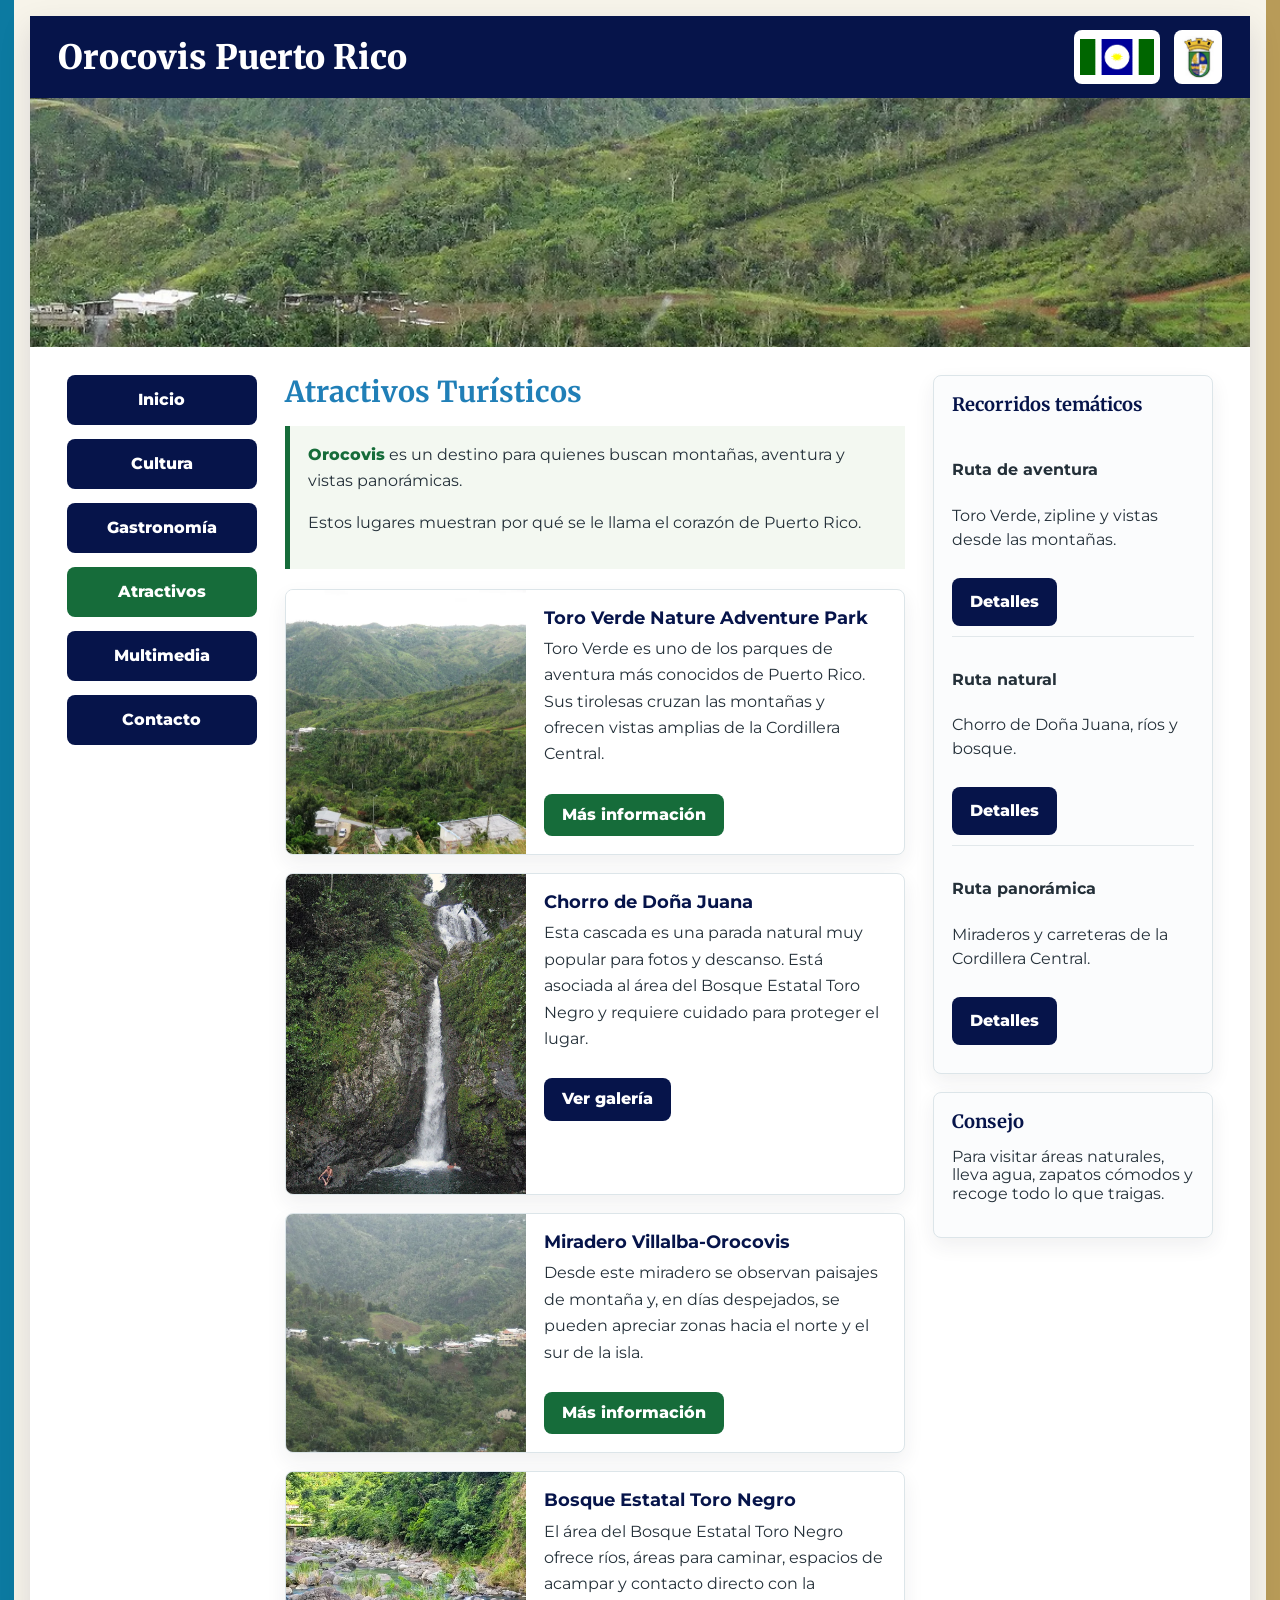
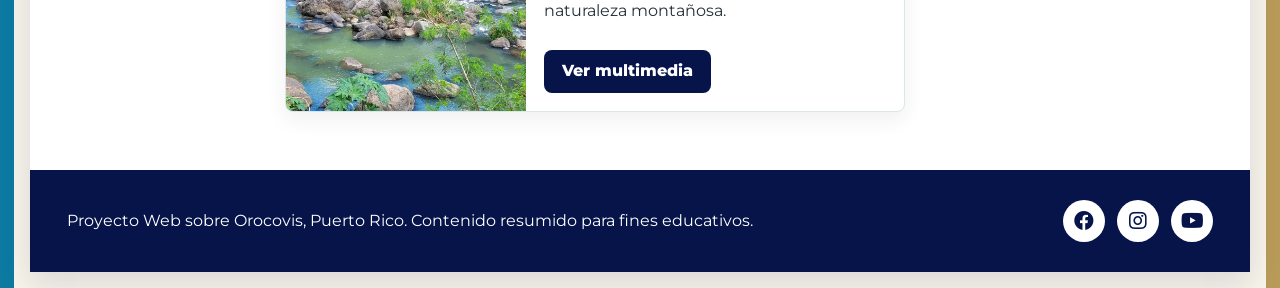
==== atractivos.html @ 918b968e "Website Orocovis" ====
<!DOCTYPE html>
<html lang="es">
<head>
  <meta charset="UTF-8">
  <meta http-equiv="X-UA-Compatible" content="IE=edge">
  <meta name="viewport" content="width=device-width, initial-scale=1.0">
  <title>Atractivos | Orocovis Puerto Rico</title>
  <link rel="preconnect" href="https://fonts.googleapis.com">
  <link rel="preconnect" href="https://fonts.gstatic.com" crossorigin>
  <link href="https://fonts.googleapis.com/css2?family=Merriweather:wght@700;900&family=Montserrat:wght@400;600;700;800&display=swap" rel="stylesheet">
  <link href="https://cdnjs.cloudflare.com/ajax/libs/font-awesome/5.15.3/css/all.min.css" rel="stylesheet">
  <link rel="stylesheet" href="css/normalize.css">
  <link rel="stylesheet" href="css/orocovis.css">
</head>
<body>
  <div class="site-wrapper">
    <header class="site-header">
      <div class="header-bar">
        <h1 class="header-title">Orocovis Puerto Rico</h1>
        <div class="header-symbols" aria-label="Símbolos de Orocovis">
          <img src="img/bandera-orocovis.gif" alt="Bandera de Orocovis">
          <img src="img/escudo-orocovis.jpg" alt="Escudo de Orocovis">
        </div>
      </div>
      <img class="hero-img" src="img/orocovis-banner.webp" alt="Montañas verdes de la Cordillera Central en Orocovis">
    </header>

    <div class="contenedor layout">
      <nav class="side-nav" aria-label="Navegación principal">
        <a href="index.html">Inicio</a>
        <a href="cultura.html">Cultura</a>
        <a href="gastronomia.html">Gastronomía</a>
        <a class="activo" href="atractivos.html">Atractivos</a>
        <a href="multimedia.html">Multimedia</a>
        <a href="contacto.html">Contacto</a>
      </nav>

      <main class="contenido-principal">
        <h2>Atractivos Turísticos</h2>
        <div class="contenido-principal__text">
          <p><span class="orocovis">Orocovis</span> es un destino para quienes buscan montañas, aventura y vistas panorámicas.</p>
          <p>Estos lugares muestran por qué se le llama el corazón de Puerto Rico.</p>
        </div>

        <article id="toro-verde" class="atractivo">
          <div class="atractivo__imagen">
            <img src="img/cordillera-central.webp" alt="Cordillera Central en Orocovis">
          </div>
          <div class="atractivo__contenido">
            <h4>Toro Verde Nature Adventure Park</h4>
            <p>Toro Verde es uno de los parques de aventura más conocidos de Puerto Rico. Sus tirolesas cruzan las montañas y ofrecen vistas amplias de la Cordillera Central.</p>
            <a href="https://www.toroverdepr.com/" class="boton boton--primario">Más información</a>
          </div>
        </article>

        <article id="dona-juana" class="atractivo">
          <div class="atractivo__imagen">
            <img src="img/salto-dona-juana.webp" alt="Chorro de Doña Juana en Orocovis">
          </div>
          <div class="atractivo__contenido">
            <h4>Chorro de Doña Juana</h4>
            <p>Esta cascada es una parada natural muy popular para fotos y descanso. Está asociada al área del Bosque Estatal Toro Negro y requiere cuidado para proteger el lugar.</p>
            <a href="multimedia.html" class="boton boton--secundario">Ver galería</a>
          </div>
        </article>

        <article id="miradero" class="atractivo">
          <div class="atractivo__imagen">
            <img src="img/mirador-orocovis.webp" alt="Mirador en Orocovis">
          </div>
          <div class="atractivo__contenido">
            <h4>Miradero Villalba-Orocovis</h4>
            <p>Desde este miradero se observan paisajes de montaña y, en días despejados, se pueden apreciar zonas hacia el norte y el sur de la isla.</p>
            <a href="https://www.discoverpuertorico.com/es/articulo/que-hacer-en-orocovis" class="boton boton--primario">Más información</a>
          </div>
        </article>

        <article id="toro-negro" class="atractivo">
          <div class="atractivo__imagen">
            <img src="img/rio-bauta.webp" alt="Río Bauta en Orocovis">
          </div>
          <div class="atractivo__contenido">
            <h4>Bosque Estatal Toro Negro</h4>
            <p>El área del Bosque Estatal Toro Negro ofrece ríos, áreas para caminar, espacios de acampar y contacto directo con la naturaleza montañosa.</p>
            <a href="multimedia.html" class="boton boton--secundario">Ver multimedia</a>
          </div>
        </article>
      </main>

      <aside class="sidebar">
        <section class="sidebar-box">
          <h3>Recorridos temáticos</h3>
          <ul class="rutas">
            <li>
              <h4>Ruta de aventura</h4>
              <p>Toro Verde, zipline y vistas desde las montañas.</p>
              <a href="#toro-verde" class="boton boton--secundario">Detalles</a>
            </li>
            <li>
              <h4>Ruta natural</h4>
              <p>Chorro de Doña Juana, ríos y bosque.</p>
              <a href="#dona-juana" class="boton boton--secundario">Detalles</a>
            </li>
            <li>
              <h4>Ruta panorámica</h4>
              <p>Miraderos y carreteras de la Cordillera Central.</p>
              <a href="#miradero" class="boton boton--secundario">Detalles</a>
            </li>
          </ul>
        </section>
        <section class="sidebar-box">
          <h3>Consejo</h3>
          <p>Para visitar áreas naturales, lleva agua, zapatos cómodos y recoge todo lo que traigas.</p>
        </section>
      </aside>
    </div>

    <footer class="site-footer">
      <div class="contenedor footer-grid">
        <p>Proyecto Web sobre Orocovis, Puerto Rico. Contenido resumido para fines educativos.</p>
        <ul class="social-menu">
          <li><a href="https://www.facebook.com/orocovispuertorico" aria-label="Facebook de Orocovis"><i class="fab fa-facebook"></i></a></li>
          <li><a href="https://www.instagram.com/municipioorocovis/" aria-label="Instagram de Orocovis"><i class="fab fa-instagram"></i></a></li>
          <li><a href="https://www.youtube.com/@MunicipiodeOrocovis" aria-label="YouTube de Orocovis"><i class="fab fa-youtube"></i></a></li>
        </ul>
      </div>
    </footer>
  </div>
</body>
</html>
---- css/orocovis.css ----
:root {
  --azul: #06144a;
  --azul-claro: #207fb7;
  --verde: #166c3a;
  --verde-claro: #6fae42;
  --oro: #f2c84b;
  --crema: #f7f4ea;
  --gris: #eef2f4;
  --texto: #243039;
  --blanco: #ffffff;
  --sombra: 0 12px 30px rgba(6, 20, 74, 0.12);
  --radio: 8px;
}

* {
  box-sizing: border-box;
}

body {
  background: linear-gradient(90deg, #0c7aa1 0, #0c7aa1 14px, var(--crema) 14px, var(--crema) calc(100% - 14px), #b89b58 calc(100% - 14px));
  color: var(--texto);
  font-family: "Montserrat", Arial, sans-serif;
  font-size: 16px;
  letter-spacing: 0;
}

img {
  display: block;
  height: auto;
  max-width: 100%;
}

a {
  color: var(--azul-claro);
  text-decoration: none;
}

a:hover,
a:focus {
  text-decoration: underline;
}

.contenedor {
  margin: 0 auto;
  max-width: 1180px;
  width: min(94%, 1180px);
}

.no-margin {
  margin: 0;
}

.centrar-text {
  text-align: center;
}

.site-wrapper {
  background: var(--blanco);
  box-shadow: var(--sombra);
  margin: 16px auto;
  max-width: 1220px;
  min-height: calc(100vh - 32px);
}

.site-header {
  background: var(--azul);
  color: var(--blanco);
}

.header-bar {
  align-items: center;
  display: flex;
  gap: 22px;
  justify-content: space-between;
  min-height: 82px;
  padding: 0 28px;
}

.header-title {
  font-family: "Merriweather", Georgia, serif;
  font-size: 2.1rem;
  font-weight: 900;
  line-height: 1.15;
  margin: 0;
}

.header-symbols {
  align-items: center;
  display: flex;
  gap: 14px;
}

.header-symbols img {
  background: var(--blanco);
  border: 2px solid rgba(255, 255, 255, 0.5);
  border-radius: var(--radio);
  height: 54px;
  object-fit: contain;
  padding: 4px;
  width: 86px;
}

.header-symbols img:last-child {
  width: 48px;
}

.hero-img {
  aspect-ratio: 4.9 / 1;
  object-fit: cover;
  width: 100%;
}

.layout {
  align-items: start;
  display: grid;
  gap: 28px;
  grid-template-columns: 190px minmax(0, 1fr) 280px;
  padding: 28px 0 40px;
}

.side-nav {
  display: grid;
  gap: 14px;
  position: sticky;
  top: 16px;
}

.side-nav a {
  align-items: center;
  background: var(--azul);
  border-radius: var(--radio);
  color: var(--blanco);
  display: flex;
  font-weight: 800;
  justify-content: center;
  min-height: 50px;
  padding: 12px;
  text-align: center;
}

.side-nav a:hover,
.side-nav a:focus,
.side-nav a.activo {
  background: var(--verde);
  color: var(--blanco);
  text-decoration: none;
}

.contenido-principal h2,
.contenido-principal h3 {
  color: var(--azul-claro);
  font-family: "Merriweather", Georgia, serif;
  line-height: 1.2;
}

.contenido-principal h2 {
  font-size: 1.8rem;
  margin: 0 0 16px;
}

.contenido-principal h3 {
  font-size: 1.35rem;
  margin: 28px 0 12px;
}

.contenido-principal h4 {
  color: var(--azul);
  font-size: 1.1rem;
  margin: 0 0 8px;
}

.contenido-principal p {
  line-height: 1.65;
  margin: 0 0 16px;
}

.intro {
  font-size: 1.03rem;
}

.orocovis {
  color: var(--verde);
  font-weight: 800;
}

.media-frame,
.info-card,
.sidebar-box,
.atractivo,
.restaurante,
.persona,
.formulario,
.gallery-item {
  border: 1px solid #dce5e9;
  border-radius: var(--radio);
  box-shadow: 0 8px 20px rgba(36, 48, 57, 0.07);
}

.media-frame {
  background: var(--gris);
  margin: 18px 0;
  overflow: hidden;
}

.media-frame img {
  aspect-ratio: 16 / 9;
  object-fit: cover;
  width: 100%;
}

.caption {
  color: #53636d;
  font-size: 0.9rem;
  padding: 10px 14px;
}

.symbols-grid {
  display: grid;
  gap: 16px;
  grid-template-columns: repeat(3, minmax(0, 1fr));
  margin: 24px 0;
}

.info-card {
  background: var(--blanco);
  padding: 16px;
}

.info-card img {
  aspect-ratio: 16 / 10;
  margin-bottom: 12px;
  object-fit: contain;
  width: 100%;
}

.info-card h4 {
  margin-bottom: 8px;
}

.quick-list,
.sidebar-list,
.rutas,
.fuentes-list {
  list-style: none;
  margin: 0;
  padding: 0;
}

.quick-list li,
.sidebar-list li,
.rutas li,
.fuentes-list li {
  border-bottom: 1px solid #e2e8eb;
  line-height: 1.5;
  padding: 10px 0;
}

.quick-list li:last-child,
.sidebar-list li:last-child,
.rutas li:last-child,
.fuentes-list li:last-child {
  border-bottom: 0;
}

.highlight-grid,
.personas-grid,
.gallery-grid {
  display: grid;
  gap: 16px;
  grid-template-columns: repeat(3, minmax(0, 1fr));
}

.persona,
.gallery-item {
  background: var(--blanco);
  overflow: hidden;
}

.persona img,
.gallery-item img {
  aspect-ratio: 4 / 3;
  object-fit: cover;
  width: 100%;
}

.persona div,
.gallery-item div {
  padding: 14px;
}

.sidebar {
  display: grid;
  gap: 18px;
}

.sidebar-box {
  background: #fbfcfd;
  padding: 18px;
}

.sidebar-box h3 {
  color: var(--azul);
  font-family: "Merriweather", Georgia, serif;
  font-size: 1.15rem;
  margin: 0 0 12px;
}

.boton {
  border: 0;
  border-radius: var(--radio);
  color: var(--blanco);
  cursor: pointer;
  display: inline-flex;
  font-weight: 800;
  justify-content: center;
  margin-top: 10px;
  min-height: 42px;
  padding: 12px 18px;
}

.boton--primario {
  background: var(--verde);
}

.boton--secundario {
  background: var(--azul);
}

.boton:hover,
.boton:focus {
  color: var(--blanco);
  filter: brightness(1.08);
  text-decoration: none;
}

.atractivo,
.restaurante {
  background: var(--blanco);
  display: grid;
  gap: 18px;
  grid-template-columns: 240px minmax(0, 1fr);
  margin: 18px 0;
  overflow: hidden;
}

.atractivo__imagen img,
.restaurante__imagen img {
  height: 100%;
  min-height: 220px;
  object-fit: cover;
  width: 100%;
}

.atractivo__contenido,
.restaurante__informacion {
  padding: 18px 18px 18px 0;
}

.contenido-principal__text {
  background: #f3f8f1;
  border-left: 5px solid var(--verde);
  margin: 0 0 20px;
  padding: 16px 18px;
}

.gastronomia__imagen {
  margin: 20px 0;
}

.gastronomia__imagen img {
  aspect-ratio: 16 / 8;
  border-radius: var(--radio);
  object-fit: cover;
  width: 100%;
}

.contacto-bg {
  background-image: url("../img/letrero-orocovis.webp");
  background-position: center;
  background-size: cover;
  border-radius: var(--radio);
  height: 260px;
  margin: 18px 0 0;
}

.formulario {
  background: var(--blanco);
  margin: -54px auto 0;
  max-width: 720px;
  padding: 26px;
  position: relative;
}

.campo {
  margin-bottom: 16px;
}

.campo__field {
  border: 1px solid #cad7dd;
  border-radius: var(--radio);
  color: var(--texto);
  min-height: 48px;
  padding: 12px 14px;
  width: 100%;
}

.campo__field--textarea {
  min-height: 160px;
  resize: vertical;
}

.video-wrap {
  aspect-ratio: 16 / 9;
  background: var(--azul);
  border-radius: var(--radio);
  overflow: hidden;
  width: 100%;
}

.video-wrap iframe {
  border: 0;
  height: 100%;
  width: 100%;
}

.audio-panel {
  background: #f4f8fb;
  border-left: 5px solid var(--azul-claro);
  border-radius: var(--radio);
  margin: 20px 0;
  padding: 18px;
}

.audio-panel audio {
  margin-top: 10px;
  width: 100%;
}

.site-footer {
  background: var(--azul);
  color: var(--blanco);
  padding: 30px 0;
}

.footer-grid {
  align-items: center;
  display: grid;
  gap: 22px;
  grid-template-columns: minmax(0, 1fr) auto;
}

.footer-grid p {
  line-height: 1.6;
  margin: 0;
}

.social-menu {
  display: flex;
  gap: 12px;
  justify-content: flex-end;
  list-style: none;
  margin: 0;
  padding: 0;
}

.social-menu a {
  align-items: center;
  background: var(--blanco);
  border-radius: 50%;
  color: var(--azul);
  display: flex;
  font-size: 1.25rem;
  height: 42px;
  justify-content: center;
  width: 42px;
}

.social-menu a:hover,
.social-menu a:focus {
  background: var(--oro);
  text-decoration: none;
}

@media (max-width: 980px) {
  .layout {
    grid-template-columns: 1fr;
  }

  .side-nav {
    grid-template-columns: repeat(3, minmax(0, 1fr));
    position: static;
  }

  .sidebar {
    grid-template-columns: repeat(2, minmax(0, 1fr));
  }
}

@media (max-width: 720px) {
  .site-wrapper {
    margin: 0;
    min-height: 100vh;
  }

  .header-bar {
    align-items: flex-start;
    flex-direction: column;
    padding: 22px;
  }

  .header-title {
    font-size: 1.7rem;
  }

  .hero-img {
    aspect-ratio: 16 / 7;
  }

  .side-nav,
  .symbols-grid,
  .highlight-grid,
  .personas-grid,
  .gallery-grid,
  .sidebar,
  .footer-grid {
    grid-template-columns: 1fr;
  }

  .atractivo,
  .restaurante {
    grid-template-columns: 1fr;
  }

  .atractivo__contenido,
  .restaurante__informacion {
    padding: 0 18px 18px;
  }

  .footer-grid {
    text-align: center;
  }

  .social-menu {
    justify-content: center;
  }
}
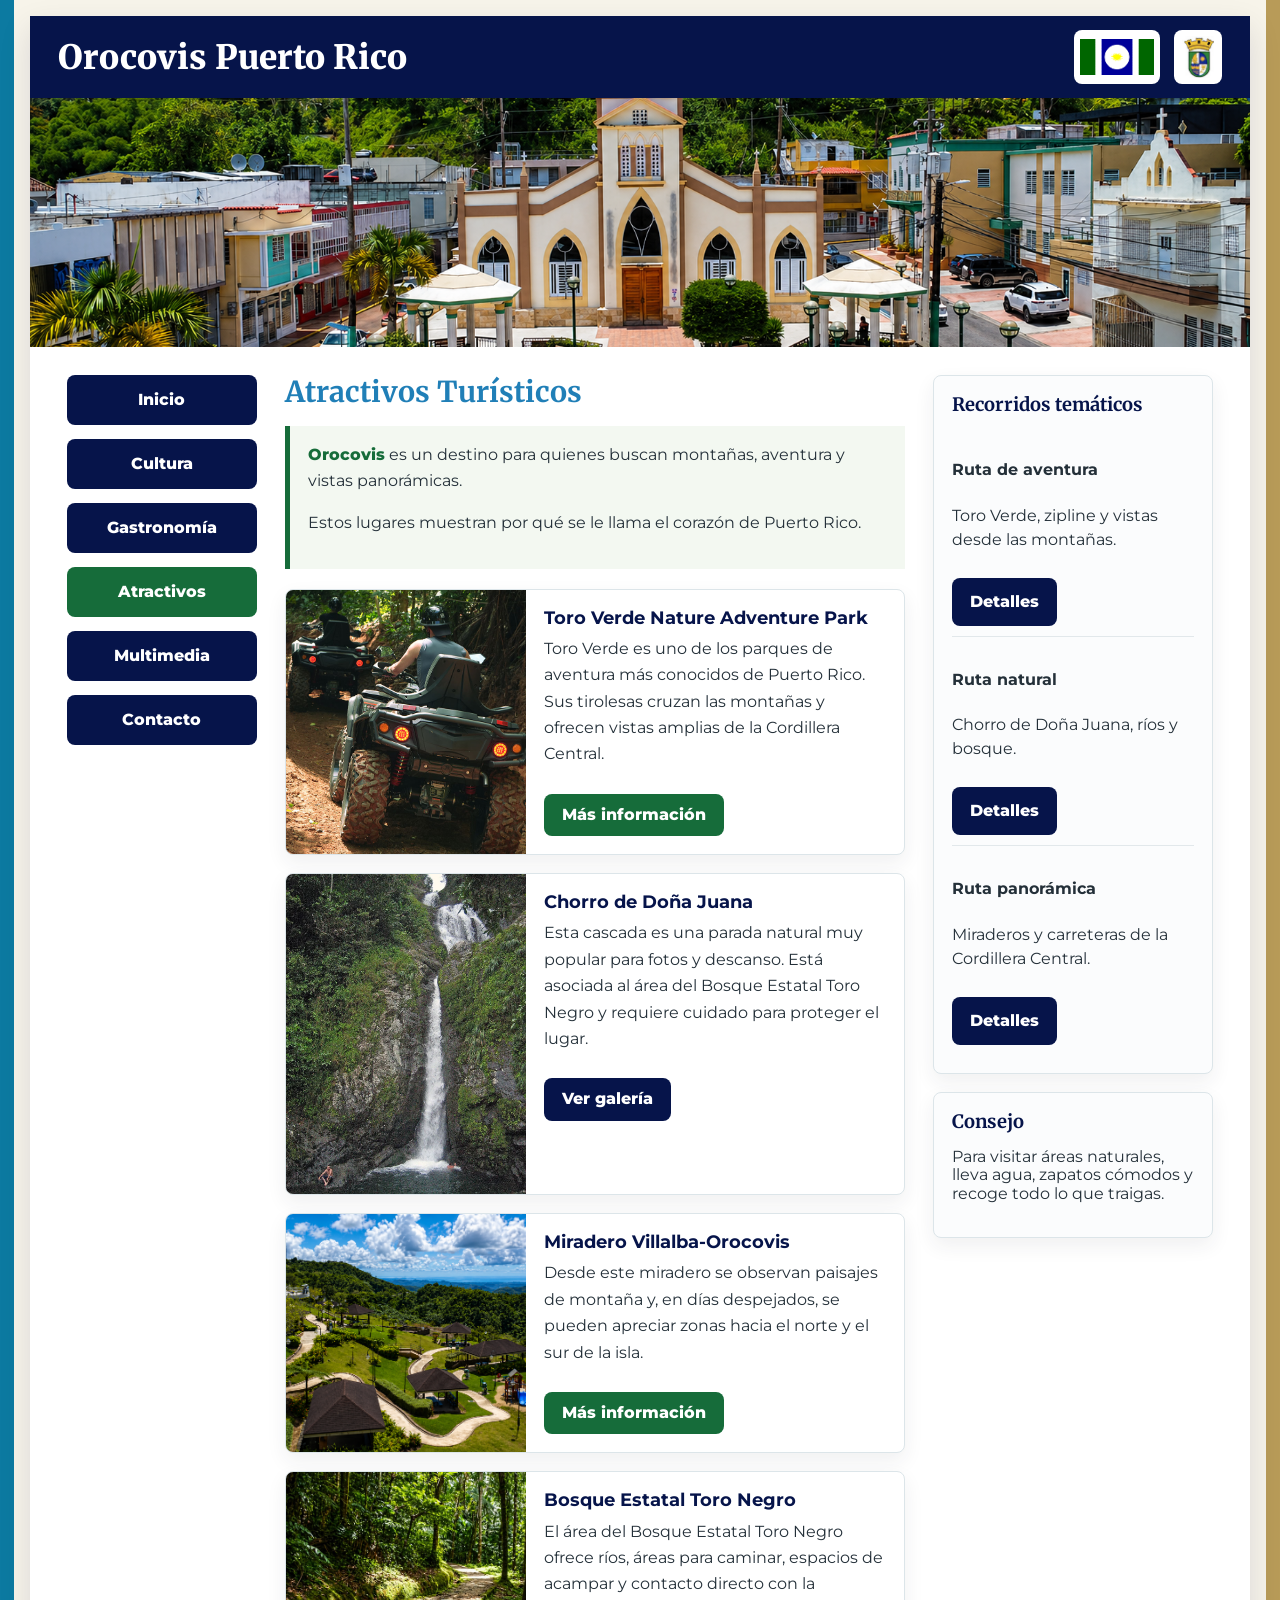
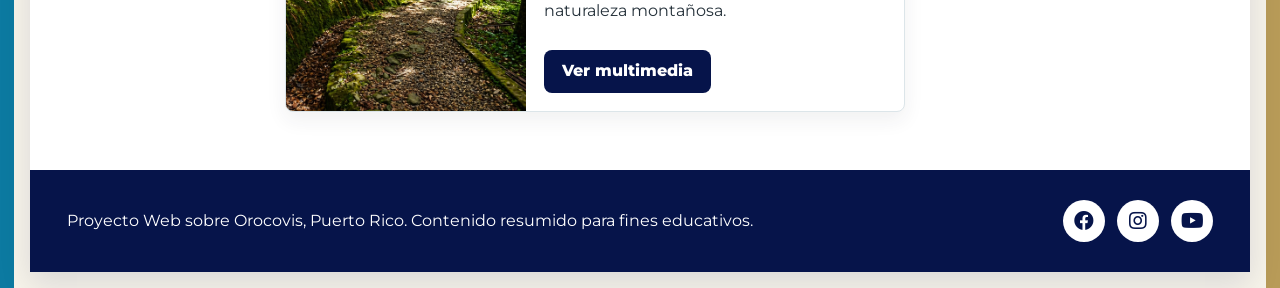
==== commit bf381055: "imagenes actualizadas etc" ====
--- a/atractivos.html
+++ b/atractivos.html
@@ -44,7 +44,7 @@
 
         <article id="toro-verde" class="atractivo">
           <div class="atractivo__imagen">
-            <img src="img/cordillera-central.webp" alt="Cordillera Central en Orocovis">
+            <img src="img/toro-adv-park.jpg" alt="Cordillera Central en Orocovis">
           </div>
           <div class="atractivo__contenido">
             <h4>Toro Verde Nature Adventure Park</h4>
@@ -66,7 +66,7 @@
 
         <article id="miradero" class="atractivo">
           <div class="atractivo__imagen">
-            <img src="img/mirador-orocovis.webp" alt="Mirador en Orocovis">
+            <img src="img/mirador-orocovis.jpg" alt="Mirador en Orocovis">
           </div>
           <div class="atractivo__contenido">
             <h4>Miradero Villalba-Orocovis</h4>
@@ -77,7 +77,7 @@
 
         <article id="toro-negro" class="atractivo">
           <div class="atractivo__imagen">
-            <img src="img/rio-bauta.webp" alt="Río Bauta en Orocovis">
+            <img src="img/bosque-toro-negro.jpg" alt="Río Bauta en Orocovis">
           </div>
           <div class="atractivo__contenido">
             <h4>Bosque Estatal Toro Negro</h4>
